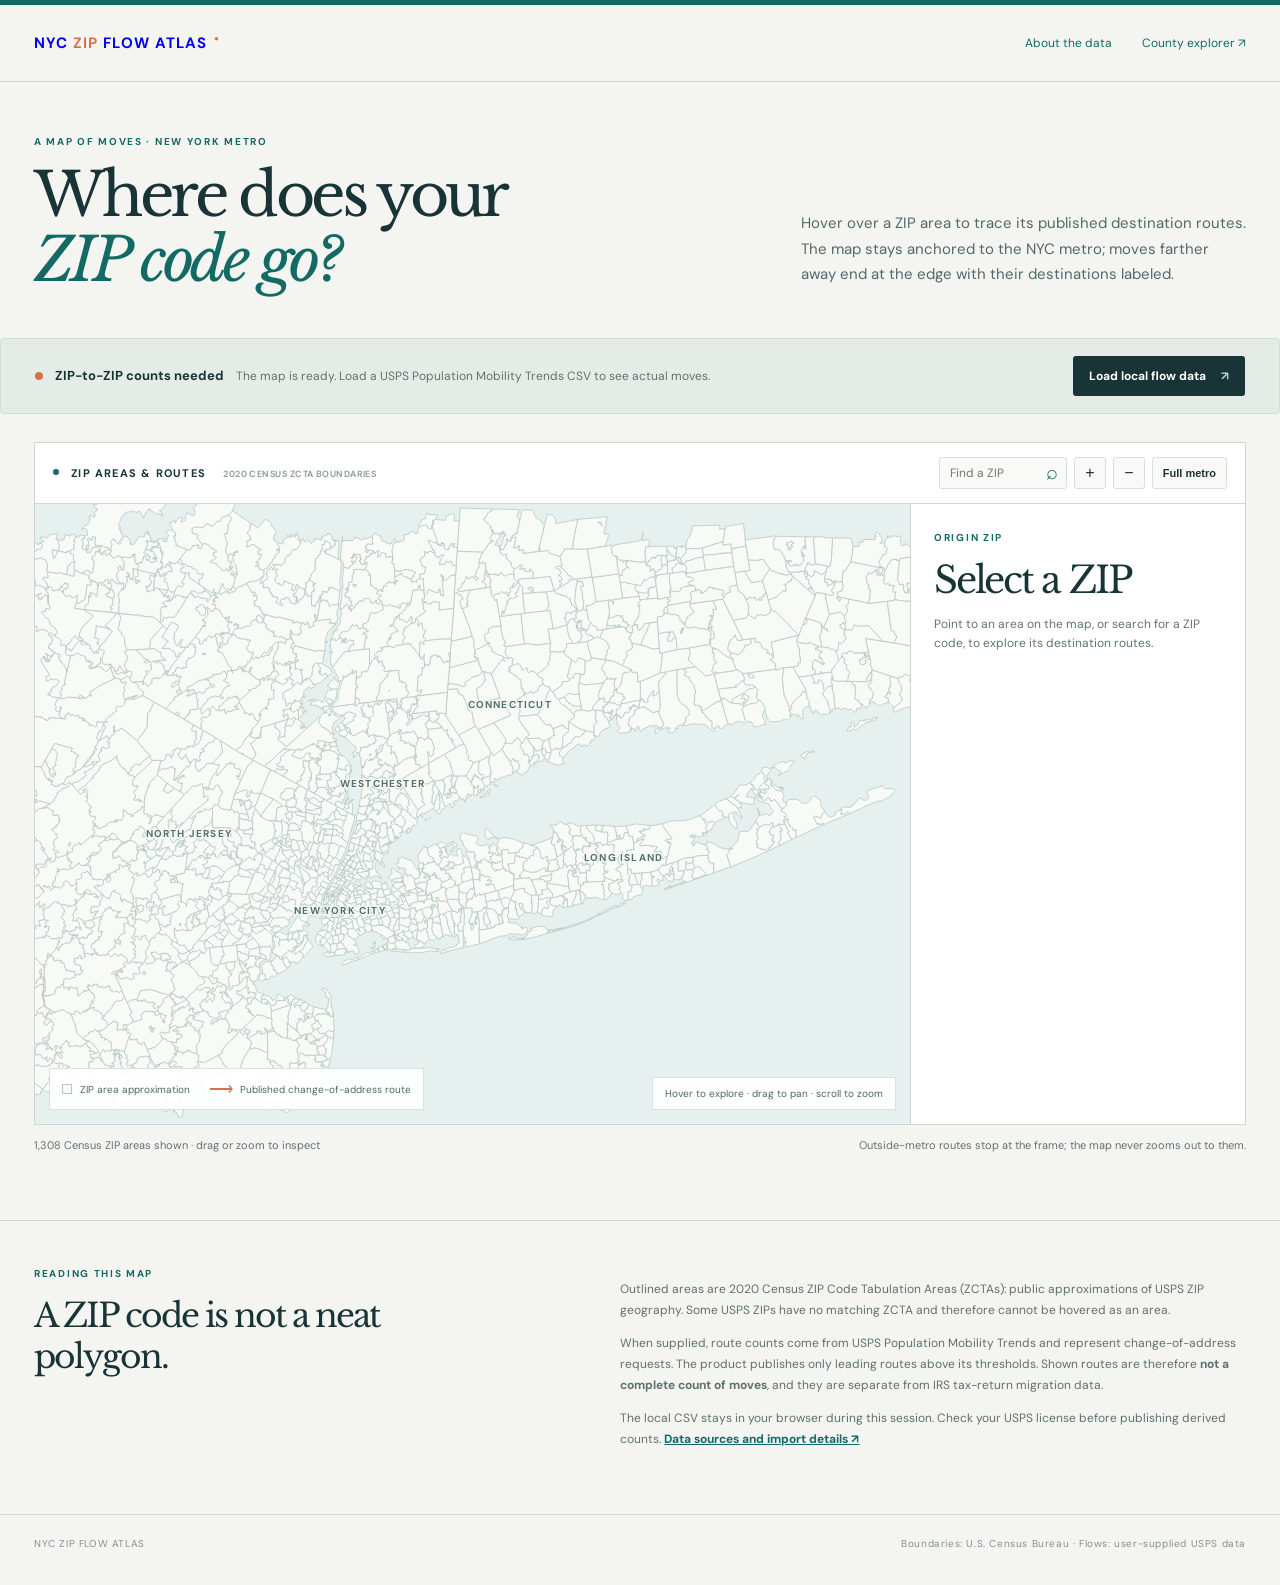
==== index.html @ 56b4300f "default message" ====
<!doctype html>
<html lang="en">
<head>
  <meta charset="utf-8">
  <meta name="viewport" content="width=device-width, initial-scale=1">
  <meta name="theme-color" content="#f4f5f1">
  <title>NYC Metro ZIP Flow Atlas</title>
  <link rel="stylesheet" href="map.css">
</head>
<body>
  <header class="masthead">
    <div class="wrap masthead-inner"><a href="index.html" class="logo">NYC <b>ZIP</b> FLOW ATLAS<span class="logo-dot">●</span></a><nav><a href="#method">About the data</a><a href="county.html">County explorer ↗</a></nav></div>
  </header>
  <main>
    <section class="intro wrap">
      <p class="kicker">A MAP OF MOVES · NEW YORK METRO</p>
      <div class="intro-line"><h1>Where does your<br><em>ZIP code go?</em></h1><p>Hover over a ZIP area to trace its published destination routes. The map stays anchored to the NYC metro; moves farther away end at the edge with their destinations labeled.</p></div>
    </section>

    <section class="data-banner wrap" id="data-banner" aria-live="polite">
      <div><span class="banner-dot"></span><strong id="data-state">ZIP-to-ZIP counts needed</strong><span id="data-message">The map is ready. Load a USPS Population Mobility Trends CSV to see actual moves.</span></div>
      <label class="load-button" for="file-input">Load local flow data <span>↗</span></label>
      <input id="file-input" type="file" accept=".csv,.CSV,.json,text/csv,application/json">
    </section>

    <section class="atlas wrap" aria-label="NYC metro ZIP flow map">
      <div class="atlas-toolbar">
        <div class="toolbar-title"><span class="live-indicator"></span> ZIP AREAS &amp; ROUTES <small>2020 CENSUS ZCTA BOUNDARIES</small></div>
        <div class="toolbar-actions"><label class="search-box"><span class="sr-only">Find ZIP</span><input id="zip-search" inputmode="numeric" maxlength="5" placeholder="Find a ZIP" aria-label="Find a ZIP"><button id="search-button" type="button" aria-label="Search ZIP">⌕</button></label><button type="button" id="zoom-in" title="Zoom in" aria-label="Zoom in">+</button><button type="button" id="zoom-out" title="Zoom out" aria-label="Zoom out">−</button><button type="button" id="reset-view" class="reset-button">Full metro</button></div>
      </div>
      <div class="atlas-body">
        <div class="map-frame">
          <svg id="metro-map" viewBox="0 0 1400 850" role="img" aria-label="Census ZIP Code Tabulation Areas in the New York metropolitan area">
            <defs><marker id="arrowhead" markerWidth="8" markerHeight="8" refX="6" refY="4" orient="auto" markerUnits="userSpaceOnUse"><path d="M0,0 L8,4 L0,8 Z" fill="#db7048"/></marker></defs>
            <rect x="0" y="0" width="1400" height="850" class="map-water"/>
            <g id="zcta-layer"></g>
            <g id="map-labels"></g>
            <g id="flow-layer"></g>
          </svg>
          <div class="map-legend"><span class="legend-square"></span> ZIP area approximation <span class="legend-arrow">⟶</span> Published change-of-address route</div>
          <div class="map-hint">Hover to explore · drag to pan · scroll to zoom</div>
        </div>
        <aside class="detail" id="detail" aria-live="polite">
          <p class="detail-kicker">ORIGIN ZIP</p>
          <h2 id="detail-zip">Select a ZIP</h2>
          <p id="detail-explainer">Point to an area on the map, or search for a ZIP code, to explore its destination routes.</p>
          <div id="detail-content"></div>
        </aside>
      </div>
      <div class="atlas-foot"><span id="map-stat">Loading ZIP boundaries…</span><span>Outside-metro routes stop at the frame; the map never zooms out to them.</span></div>
    </section>

    <section id="method" class="method wrap">
      <div><p class="kicker">READING THIS MAP</p><h2>A ZIP code is not a neat polygon.</h2></div>
      <div class="method-copy"><p>Outlined areas are 2020 Census ZIP Code Tabulation Areas (ZCTAs): public approximations of USPS ZIP geography. Some USPS ZIPs have no matching ZCTA and therefore cannot be hovered as an area.</p><p>When supplied, route counts come from USPS Population Mobility Trends and represent change-of-address requests. The product publishes only leading routes above its thresholds. Shown routes are therefore <strong>not a complete count of moves</strong>, and they are separate from IRS tax-return migration data.</p><p>The local CSV stays in your browser during this session. Check your USPS license before publishing derived counts. <a href="ZIP_DATA_NOTES.md">Data sources and import details ↗</a></p></div>
    </section>
  </main>
  <footer class="wrap footer"><span>NYC ZIP FLOW ATLAS</span><span>Boundaries: U.S. Census Bureau · Flows: user-supplied USPS data</span></footer>
  <script src="map.js" defer></script>
</body>
</html>
---- map.css ----
@import url('https://fonts.googleapis.com/css2?family=DM+Sans:wght@400;500;600;700&family=Libre+Baskerville:ital,wght@0,400;1,400&display=swap');
:root{--paper:#f4f5f1;--ink:#183436;--muted:#617274;--line:#cad7d3;--teal:#136964;--orange:#db7048;--water:#e6f0ef}*{box-sizing:border-box}html{scroll-behavior:smooth}body{background:var(--paper);color:var(--ink);margin:0;font:14px 'DM Sans',Arial,sans-serif}.wrap{max-width:1480px;padding-left:34px;padding-right:34px;margin:0 auto}.masthead{border-top:5px solid var(--teal);border-bottom:1px solid var(--line)}.masthead-inner{height:76px;display:flex;align-items:center;justify-content:space-between}.logo{font-size:15px;font-weight:700;letter-spacing:.07em;text-decoration:none}.logo b{color:var(--orange)}.logo-dot{font-size:8px;vertical-align:top;margin-left:7px;color:var(--orange)}nav{display:flex;gap:30px}nav a{font-size:12px;color:var(--teal);text-decoration:none}nav a:hover{text-decoration:underline}.intro{padding-top:53px;padding-bottom:45px}.kicker,.detail-kicker{font-size:10px;letter-spacing:.17em;font-weight:700;color:var(--teal);margin:0 0 15px}.intro-line{display:flex;justify-content:space-between;align-items:end;gap:40px}.intro h1,.method h2,.detail h2{font-family:'Libre Baskerville',Georgia,serif;font-weight:400;letter-spacing:-.06em}.intro h1{font-size:clamp(44px,4.7vw,70px);line-height:1.08;margin:0}.intro h1 em{color:var(--teal)}.intro-line>p{font-size:15px;line-height:1.7;color:#52686a;max-width:445px;margin:0 0 5px}.data-banner{display:flex;align-items:center;justify-content:space-between;gap:18px;background:#e5ece8;border:1px solid #cfddd5;border-radius:4px;padding-top:17px;padding-bottom:17px}.data-banner>div{display:flex;align-items:center;gap:12px;flex-wrap:wrap}.banner-dot{height:8px;width:8px;border-radius:50%;background:var(--orange)}.data-banner.loaded .banner-dot{background:#2f8b69}.data-banner strong{font-size:13px}.data-banner span:not(.banner-dot){color:#62716c;font-size:12px}.load-button{background:var(--ink);color:#fff;font-size:12px;font-weight:700;cursor:pointer;border-radius:3px;padding:12px 16px;white-space:nowrap}.load-button span{margin-left:12px;color:#bcd0ca!important}.load-button:hover{background:var(--teal)}#file-input{position:absolute;width:1px;height:1px;opacity:0;pointer-events:none}.atlas{padding-top:28px}.atlas-toolbar{background:#fff;border:1px solid var(--line);border-bottom:0;display:flex;justify-content:space-between;align-items:center;padding:14px 18px;gap:15px}.toolbar-title{font-size:11px;font-weight:700;letter-spacing:.11em;white-space:nowrap}.toolbar-title small{font-size:9px;color:#889994;letter-spacing:.05em;font-weight:600;margin-left:13px}.live-indicator{display:inline-block;width:6px;height:6px;border-radius:50%;background:var(--teal);margin-right:8px;vertical-align:2px}.toolbar-actions{display:flex;gap:7px;align-items:center}.toolbar-actions>button,.search-box{border:1px solid #d7e0da;background:#f9faf7;height:32px;border-radius:3px;color:var(--ink)}.toolbar-actions>button{min-width:32px;padding:0 9px;cursor:pointer;font-size:16px}.toolbar-actions>button:hover{background:#eaf2ed}.toolbar-actions>.reset-button{font-size:11px;font-weight:700;padding:0 10px}.search-box{display:flex;align-items:center}.search-box input{border:0;background:transparent;outline:0;padding:7px 7px 7px 10px;width:98px;font:12px 'DM Sans',Arial,sans-serif;color:var(--ink)}.search-box button{border:0;background:transparent;cursor:pointer;font-size:20px;color:var(--teal);padding:0 8px}.atlas-body{display:grid;grid-template-columns:minmax(0,1fr) 335px;border:1px solid var(--line);min-height:620px;background:#fff}.map-frame{min-width:0;position:relative;overflow:hidden;background:var(--water)}#metro-map{display:block;width:100%;height:100%;min-height:620px;cursor:grab;touch-action:none}#metro-map.dragging{cursor:grabbing}.map-water{fill:var(--water)}.zcta{fill:#f8faf5;stroke:#b6c8c3;stroke-width:.8;vector-effect:non-scaling-stroke;cursor:pointer;transition:fill .08s}.zcta:hover{fill:#91c4b1;stroke:#397d6e;stroke-width:1.4}.zcta.has-data{fill:#e3eee4}.zcta.destination{fill:#f6c9aa}.zcta.selected{fill:#277c70;stroke:#0c4d48;stroke-width:2}.map-label{font-size:16px;fill:#52716d;letter-spacing:.12em;font-weight:700;pointer-events:none;paint-order:stroke;stroke:#f5f8f5;stroke-width:4}.flow-line{fill:none;stroke:var(--orange);stroke-width:2.8;stroke-linecap:round;marker-end:url(#arrowhead);pointer-events:none;opacity:.95}.flow-line.outside{stroke-dasharray:7 5}.flow-label{font-size:13px;fill:#8b3c23;font-weight:700;pointer-events:none;paint-order:stroke;stroke:#fff;stroke-width:4}.map-legend,.map-hint{position:absolute;left:14px;bottom:14px;background:rgba(255,255,255,.93);padding:9px 12px;font-size:10px;color:#4e6869;border:1px solid #d9e2dd}.map-hint{left:auto;right:14px}.legend-square{width:10px;height:10px;border:1px solid #b6c8c3;display:inline-block;background:#f8faf5;margin-right:5px;vertical-align:-1px}.legend-arrow{font-size:17px;color:var(--orange);margin-left:16px;margin-right:4px;vertical-align:-2px}.detail{border-left:1px solid var(--line);padding:27px 23px;min-height:620px;overflow:auto}.detail-kicker{margin-bottom:13px}.detail h2{font-size:37px;margin:0 0 12px}.detail>p:not(.detail-kicker){color:var(--muted);font-size:12px;line-height:1.6}.detail-summary{border-top:1px solid var(--line);border-bottom:1px solid var(--line);display:flex;justify-content:space-between;align-items:end;padding:15px 0;margin:24px 0 18px}.detail-summary span{font-size:10px;letter-spacing:.1em;font-weight:700;color:var(--muted)}.detail-summary strong{font-size:23px;letter-spacing:-.04em}.detail-subhead{font-size:10px;letter-spacing:.11em;color:var(--teal);font-weight:700;margin-bottom:8px}.route{display:grid;grid-template-columns:21px 1fr auto;gap:8px;border-bottom:1px solid #e7ece7;padding:10px 0;align-items:center;font-size:12px}.route-index{color:#9eada8}.route b{font-weight:700}.route small{display:block;font-size:10px;color:#7e908b;margin-top:3px}.route strong{font-size:13px;font-variant-numeric:tabular-nums}.detail-empty{background:#f3f6f2;padding:16px;border:1px solid #e0e9e1;font-size:12px;line-height:1.6;color:#667872}.atlas-foot{display:flex;justify-content:space-between;gap:20px;padding:13px 0;font-size:11px;color:var(--muted)}.method{border-top:1px solid var(--line);margin-top:55px;padding-top:46px;padding-bottom:52px;display:grid;grid-template-columns:1fr 1.2fr;gap:65px}.method h2{font-size:33px;line-height:1.25;margin:0;max-width:410px}.method-copy p{font-size:12px;line-height:1.75;color:#5e7070}.method-copy a{color:var(--teal);font-weight:700}.footer{border-top:1px solid var(--line);padding-top:22px;padding-bottom:35px;display:flex;justify-content:space-between;font-size:10px;color:#82918e;letter-spacing:.06em}.sr-only{position:absolute;width:1px;height:1px;clip:rect(0,0,0,0);overflow:hidden}
@media(max-width:1000px){.intro-line{display:block}.intro-line>p{margin-top:24px}.atlas-body{grid-template-columns:1fr}.detail{border-left:0;border-top:1px solid var(--line);min-height:0}.map-frame,#metro-map{min-height:500px}.method{gap:30px}}
@media(max-width:650px){.wrap{padding-left:17px;padding-right:17px}.masthead-inner{height:64px}nav{gap:12px}nav a{font-size:10px}.logo{font-size:12px}.intro{padding-top:39px;padding-bottom:30px}.intro-line>p{font-size:13px}.data-banner{display:block}.load-button{display:inline-block;margin-top:13px}.atlas-toolbar{display:block}.toolbar-actions{margin-top:12px;flex-wrap:wrap}.toolbar-title small{display:none}.atlas-body{min-height:0}.map-frame,#metro-map{min-height:410px}.map-hint{display:none}.map-legend{font-size:9px;max-width:260px}.atlas-foot{display:block}.atlas-foot span{display:block;margin-bottom:5px}.method{display:block;margin-top:35px}.method-copy{margin-top:23px}.footer{display:block}.footer span{display:block;margin-top:7px}}
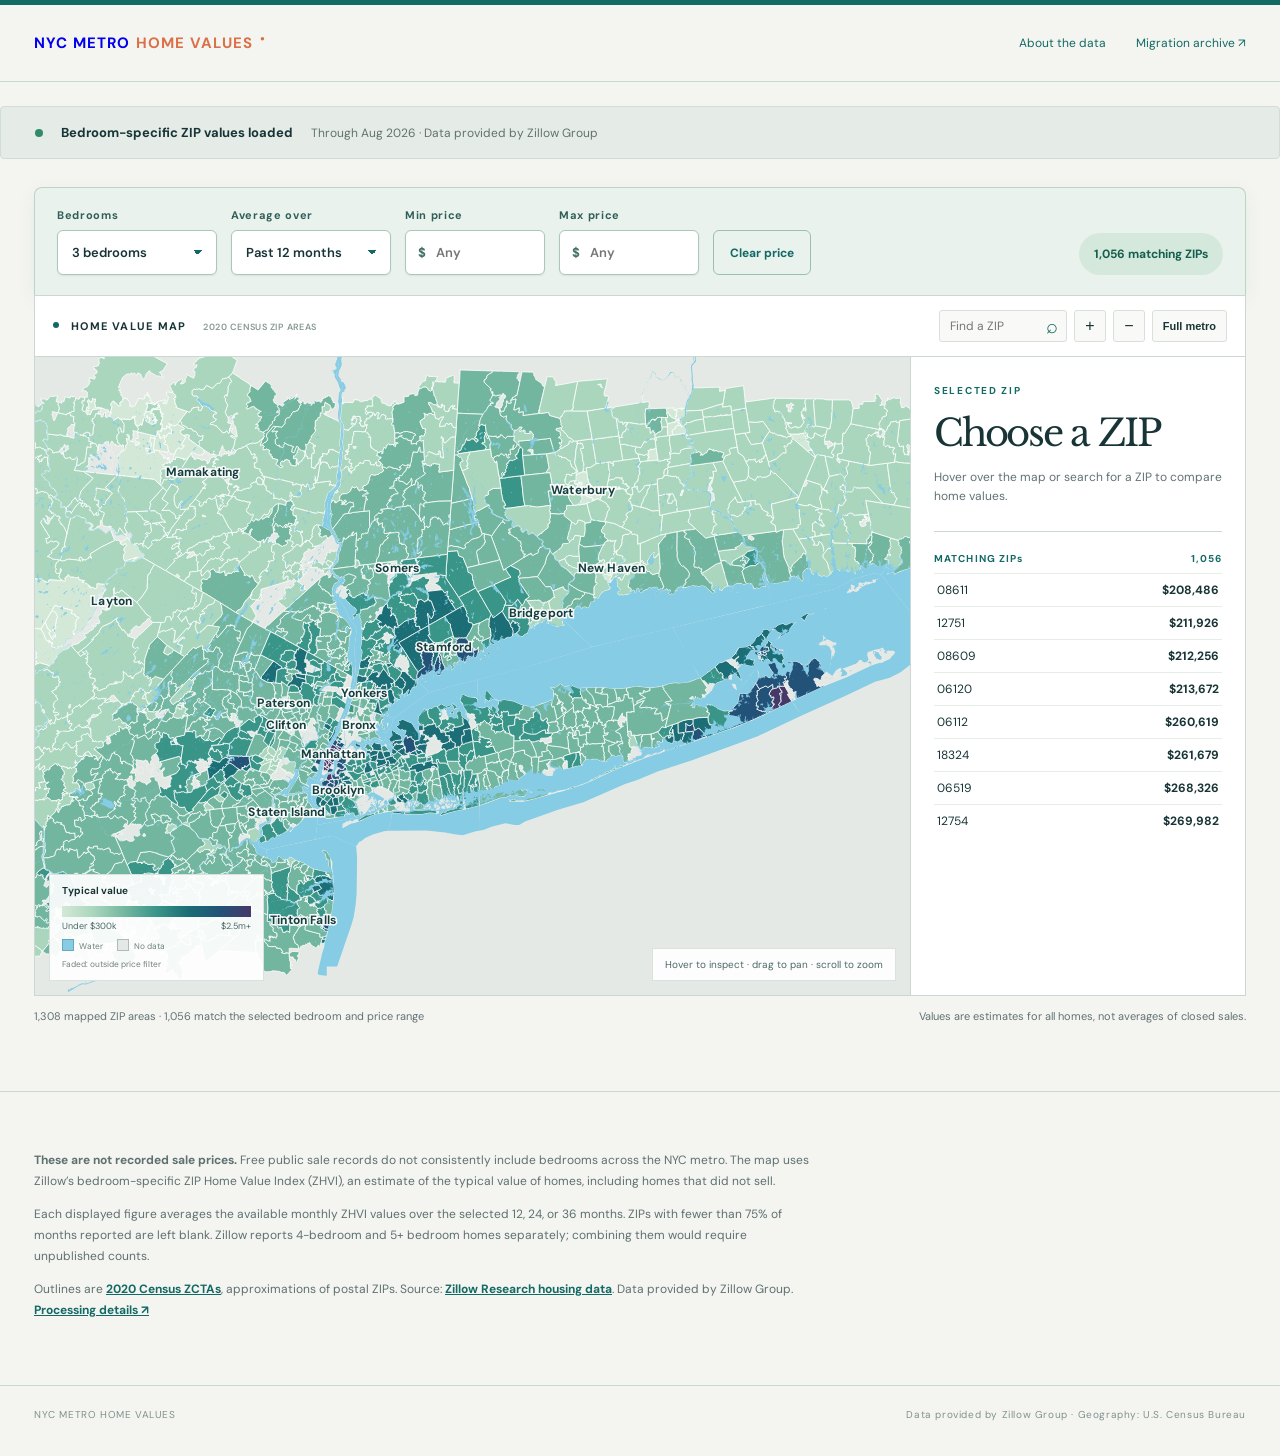
==== commit 2275fd65: "default message" ====
--- a/index.html
+++ b/index.html
@@ -4,58 +4,32 @@
   <meta charset="utf-8">
   <meta name="viewport" content="width=device-width, initial-scale=1">
   <meta name="theme-color" content="#f4f5f1">
-  <title>NYC Metro ZIP Flow Atlas</title>
-  <link rel="stylesheet" href="map.css">
+  <title>NYC Metro Home Values by ZIP</title>
+  <link rel="stylesheet" href="map.css?v=20261005-7">
 </head>
 <body>
-  <header class="masthead">
-    <div class="wrap masthead-inner"><a href="index.html" class="logo">NYC <b>ZIP</b> FLOW ATLAS<span class="logo-dot">●</span></a><nav><a href="#method">About the data</a><a href="county.html">County explorer ↗</a></nav></div>
-  </header>
+  <header class="masthead"><div class="wrap masthead-inner"><a href="index.html" class="logo">NYC METRO <b>HOME VALUES</b><span class="logo-dot">●</span></a><nav><a href="#method">About the data</a><a href="county.html">Migration archive ↗</a></nav></div></header>
   <main>
-    <section class="intro wrap">
-      <p class="kicker">A MAP OF MOVES · NEW YORK METRO</p>
-      <div class="intro-line"><h1>Where does your<br><em>ZIP code go?</em></h1><p>Hover over a ZIP area to trace its published destination routes. The map stays anchored to the NYC metro; moves farther away end at the edge with their destinations labeled.</p></div>
+    <section class="data-banner wrap" id="data-banner" aria-live="polite"><span class="banner-dot"></span><strong id="data-state">Loading home values…</strong><span id="data-message">Source: Zillow Research ZIP Home Value Index</span></section>
+    <section class="atlas wrap" aria-label="NYC metro home values by ZIP">
+      <div class="filter-panel">
+        <div class="filter-group"><label for="bedrooms">Bedrooms</label><select id="bedrooms"><option value="1">1 bedroom</option><option value="2">2 bedrooms</option><option value="3" selected>3 bedrooms</option><option value="4">4 bedrooms</option><option value="5">5+ bedrooms</option></select></div>
+        <div class="filter-group"><label for="period">Average over</label><select id="period"><option value="1" selected>Past 12 months</option><option value="2">Past 24 months</option><option value="3">Past 36 months</option></select></div>
+        <div class="filter-group price-field"><label for="min-price">Min price</label><div class="money-input"><span>$</span><input id="min-price" type="number" inputmode="numeric" min="0" step="50000" placeholder="Any"></div></div>
+        <div class="filter-group price-field"><label for="max-price">Max price</label><div class="money-input"><span>$</span><input id="max-price" type="number" inputmode="numeric" min="0" step="50000" placeholder="Any"></div></div>
+        <button id="clear-filters" type="button">Clear price</button><strong id="match-count" aria-live="polite">Loading…</strong>
+      </div>
+      <div class="atlas-toolbar"><div class="toolbar-title"><span class="live-indicator"></span> HOME VALUE MAP <small>2020 CENSUS ZIP AREAS</small></div><div class="toolbar-actions"><label class="search-box"><span class="sr-only">Find ZIP</span><input id="zip-search" inputmode="numeric" maxlength="5" placeholder="Find a ZIP" aria-label="Find a ZIP"><button id="search-button" type="button" aria-label="Search ZIP">⌕</button></label><button type="button" id="zoom-in" title="Zoom in" aria-label="Zoom in">+</button><button type="button" id="zoom-out" title="Zoom out" aria-label="Zoom out">−</button><button type="button" id="reset-view" class="reset-button">Full metro</button></div></div>
+      <div class="atlas-body"><div class="map-frame"><svg id="metro-map" viewBox="0 0 1400 850" role="img" aria-label="Map of typical home values by ZIP in the New York metropolitan area"><rect x="0" y="0" width="1400" height="850" class="map-land"/><g id="zcta-layer"></g><g id="water-layer"></g><g id="town-labels"></g></svg><div class="map-legend"><span>Typical value</span><div class="legend-gradient"></div><div class="legend-ends"><span>Under $300k</span><span>$2.5m+</span></div><small><i class="water-key"></i> Water <i class="no-data-key"></i> No data</small><small>Faded: outside price filter</small></div><div class="map-hint">Hover to inspect · drag to pan · scroll to zoom</div></div><aside class="detail" id="detail" aria-live="polite"><p class="detail-kicker">SELECTED ZIP</p><h2 id="detail-zip">Choose a ZIP</h2><p id="detail-explainer">Hover over the map or search for a ZIP to compare home values.</p><div id="detail-content"></div><div class="results"><div class="detail-subhead">MATCHING ZIPs <span id="result-total"></span></div><div id="result-list"></div></div></aside></div>
+      <div class="atlas-foot"><span id="map-stat">Loading ZIP boundaries and prices…</span><span>Values are estimates for all homes, not averages of closed sales.</span></div>
     </section>
-
-    <section class="data-banner wrap" id="data-banner" aria-live="polite">
-      <div><span class="banner-dot"></span><strong id="data-state">ZIP-to-ZIP counts needed</strong><span id="data-message">The map is ready. Load a USPS Population Mobility Trends CSV to see actual moves.</span></div>
-      <label class="load-button" for="file-input">Load local flow data <span>↗</span></label>
-      <input id="file-input" type="file" accept=".csv,.CSV,.json,text/csv,application/json">
-    </section>
-
-    <section class="atlas wrap" aria-label="NYC metro ZIP flow map">
-      <div class="atlas-toolbar">
-        <div class="toolbar-title"><span class="live-indicator"></span> ZIP AREAS &amp; ROUTES <small>2020 CENSUS ZCTA BOUNDARIES</small></div>
-        <div class="toolbar-actions"><label class="search-box"><span class="sr-only">Find ZIP</span><input id="zip-search" inputmode="numeric" maxlength="5" placeholder="Find a ZIP" aria-label="Find a ZIP"><button id="search-button" type="button" aria-label="Search ZIP">⌕</button></label><button type="button" id="zoom-in" title="Zoom in" aria-label="Zoom in">+</button><button type="button" id="zoom-out" title="Zoom out" aria-label="Zoom out">−</button><button type="button" id="reset-view" class="reset-button">Full metro</button></div>
-      </div>
-      <div class="atlas-body">
-        <div class="map-frame">
-          <svg id="metro-map" viewBox="0 0 1400 850" role="img" aria-label="Census ZIP Code Tabulation Areas in the New York metropolitan area">
-            <defs><marker id="arrowhead" markerWidth="8" markerHeight="8" refX="6" refY="4" orient="auto" markerUnits="userSpaceOnUse"><path d="M0,0 L8,4 L0,8 Z" fill="#db7048"/></marker></defs>
-            <rect x="0" y="0" width="1400" height="850" class="map-water"/>
-            <g id="zcta-layer"></g>
-            <g id="map-labels"></g>
-            <g id="flow-layer"></g>
-          </svg>
-          <div class="map-legend"><span class="legend-square"></span> ZIP area approximation <span class="legend-arrow">⟶</span> Published change-of-address route</div>
-          <div class="map-hint">Hover to explore · drag to pan · scroll to zoom</div>
-        </div>
-        <aside class="detail" id="detail" aria-live="polite">
-          <p class="detail-kicker">ORIGIN ZIP</p>
-          <h2 id="detail-zip">Select a ZIP</h2>
-          <p id="detail-explainer">Point to an area on the map, or search for a ZIP code, to explore its destination routes.</p>
-          <div id="detail-content"></div>
-        </aside>
-      </div>
-      <div class="atlas-foot"><span id="map-stat">Loading ZIP boundaries…</span><span>Outside-metro routes stop at the frame; the map never zooms out to them.</span></div>
-    </section>
-
-    <section id="method" class="method wrap">
-      <div><p class="kicker">READING THIS MAP</p><h2>A ZIP code is not a neat polygon.</h2></div>
-      <div class="method-copy"><p>Outlined areas are 2020 Census ZIP Code Tabulation Areas (ZCTAs): public approximations of USPS ZIP geography. Some USPS ZIPs have no matching ZCTA and therefore cannot be hovered as an area.</p><p>When supplied, route counts come from USPS Population Mobility Trends and represent change-of-address requests. The product publishes only leading routes above its thresholds. Shown routes are therefore <strong>not a complete count of moves</strong>, and they are separate from IRS tax-return migration data.</p><p>The local CSV stays in your browser during this session. Check your USPS license before publishing derived counts. <a href="ZIP_DATA_NOTES.md">Data sources and import details ↗</a></p></div>
-    </section>
+    <section id="method" class="method wrap"><div class="method-copy"><p><strong>These are not recorded sale prices.</strong> Free public sale records do not consistently include bedrooms across the NYC metro. The map uses Zillow’s bedroom-specific ZIP Home Value Index (ZHVI), an estimate of the typical value of homes, including homes that did not sell.</p><p>Each displayed figure averages the available monthly ZHVI values over the selected 12, 24, or 36 months. ZIPs with fewer than 75% of months reported are left blank. Zillow reports 4-bedroom and 5+ bedroom homes separately; combining them would require unpublished counts.</p><p>Outlines are <a href="https://www.census.gov/programs-surveys/geography/guidance/geo-areas/zctas.html">2020 Census ZCTAs</a>, approximations of postal ZIPs. Source: <a href="https://www.zillow.com/research/data/">Zillow Research housing data</a>. Data provided by Zillow Group. <a href="HOME_VALUE_DATA_NOTES.md">Processing details ↗</a></p></div></section>
   </main>
-  <footer class="wrap footer"><span>NYC ZIP FLOW ATLAS</span><span>Boundaries: U.S. Census Bureau · Flows: user-supplied USPS data</span></footer>
-  <script src="map.js" defer></script>
+  <footer class="wrap footer"><span>NYC METRO HOME VALUES</span><span>Data provided by Zillow Group · Geography: U.S. Census Bureau</span></footer>
+  <script src="data/processed/metro_zctas.js" defer></script>
+  <script src="data/processed/metro_home_values.js" defer></script>
+  <script src="data/processed/metro_towns.js" defer></script>
+  <script src="data/processed/metro_water.js" defer></script>
+  <script src="map.js?v=20261005-7" defer></script>
 </body>
 </html>
--- a/map.css
+++ b/map.css
@@ -2,3 +2,52 @@
 :root{--paper:#f4f5f1;--ink:#183436;--muted:#617274;--line:#cad7d3;--teal:#136964;--orange:#db7048;--water:#e6f0ef}*{box-sizing:border-box}html{scroll-behavior:smooth}body{background:var(--paper);color:var(--ink);margin:0;font:14px 'DM Sans',Arial,sans-serif}.wrap{max-width:1480px;padding-left:34px;padding-right:34px;margin:0 auto}.masthead{border-top:5px solid var(--teal);border-bottom:1px solid var(--line)}.masthead-inner{height:76px;display:flex;align-items:center;justify-content:space-between}.logo{font-size:15px;font-weight:700;letter-spacing:.07em;text-decoration:none}.logo b{color:var(--orange)}.logo-dot{font-size:8px;vertical-align:top;margin-left:7px;color:var(--orange)}nav{display:flex;gap:30px}nav a{font-size:12px;color:var(--teal);text-decoration:none}nav a:hover{text-decoration:underline}.intro{padding-top:53px;padding-bottom:45px}.kicker,.detail-kicker{font-size:10px;letter-spacing:.17em;font-weight:700;color:var(--teal);margin:0 0 15px}.intro-line{display:flex;justify-content:space-between;align-items:end;gap:40px}.intro h1,.method h2,.detail h2{font-family:'Libre Baskerville',Georgia,serif;font-weight:400;letter-spacing:-.06em}.intro h1{font-size:clamp(44px,4.7vw,70px);line-height:1.08;margin:0}.intro h1 em{color:var(--teal)}.intro-line>p{font-size:15px;line-height:1.7;color:#52686a;max-width:445px;margin:0 0 5px}.data-banner{display:flex;align-items:center;justify-content:space-between;gap:18px;background:#e5ece8;border:1px solid #cfddd5;border-radius:4px;padding-top:17px;padding-bottom:17px}.data-banner>div{display:flex;align-items:center;gap:12px;flex-wrap:wrap}.banner-dot{height:8px;width:8px;border-radius:50%;background:var(--orange)}.data-banner.loaded .banner-dot{background:#2f8b69}.data-banner strong{font-size:13px}.data-banner span:not(.banner-dot){color:#62716c;font-size:12px}.load-button{background:var(--ink);color:#fff;font-size:12px;font-weight:700;cursor:pointer;border-radius:3px;padding:12px 16px;white-space:nowrap}.load-button span{margin-left:12px;color:#bcd0ca!important}.load-button:hover{background:var(--teal)}#file-input{position:absolute;width:1px;height:1px;opacity:0;pointer-events:none}.atlas{padding-top:28px}.atlas-toolbar{background:#fff;border:1px solid var(--line);border-bottom:0;display:flex;justify-content:space-between;align-items:center;padding:14px 18px;gap:15px}.toolbar-title{font-size:11px;font-weight:700;letter-spacing:.11em;white-space:nowrap}.toolbar-title small{font-size:9px;color:#889994;letter-spacing:.05em;font-weight:600;margin-left:13px}.live-indicator{display:inline-block;width:6px;height:6px;border-radius:50%;background:var(--teal);margin-right:8px;vertical-align:2px}.toolbar-actions{display:flex;gap:7px;align-items:center}.toolbar-actions>button,.search-box{border:1px solid #d7e0da;background:#f9faf7;height:32px;border-radius:3px;color:var(--ink)}.toolbar-actions>button{min-width:32px;padding:0 9px;cursor:pointer;font-size:16px}.toolbar-actions>button:hover{background:#eaf2ed}.toolbar-actions>.reset-button{font-size:11px;font-weight:700;padding:0 10px}.search-box{display:flex;align-items:center}.search-box input{border:0;background:transparent;outline:0;padding:7px 7px 7px 10px;width:98px;font:12px 'DM Sans',Arial,sans-serif;color:var(--ink)}.search-box button{border:0;background:transparent;cursor:pointer;font-size:20px;color:var(--teal);padding:0 8px}.atlas-body{display:grid;grid-template-columns:minmax(0,1fr) 335px;border:1px solid var(--line);min-height:620px;background:#fff}.map-frame{min-width:0;position:relative;overflow:hidden;background:var(--water)}#metro-map{display:block;width:100%;height:100%;min-height:620px;cursor:grab;touch-action:none}#metro-map.dragging{cursor:grabbing}.map-water{fill:var(--water)}.zcta{fill:#f8faf5;stroke:#b6c8c3;stroke-width:.8;vector-effect:non-scaling-stroke;cursor:pointer;transition:fill .08s}.zcta:hover{fill:#91c4b1;stroke:#397d6e;stroke-width:1.4}.zcta.has-data{fill:#e3eee4}.zcta.destination{fill:#f6c9aa}.zcta.selected{fill:#277c70;stroke:#0c4d48;stroke-width:2}.map-label{font-size:16px;fill:#52716d;letter-spacing:.12em;font-weight:700;pointer-events:none;paint-order:stroke;stroke:#f5f8f5;stroke-width:4}.flow-line{fill:none;stroke:var(--orange);stroke-width:2.8;stroke-linecap:round;marker-end:url(#arrowhead);pointer-events:none;opacity:.95}.flow-line.outside{stroke-dasharray:7 5}.flow-label{font-size:13px;fill:#8b3c23;font-weight:700;pointer-events:none;paint-order:stroke;stroke:#fff;stroke-width:4}.map-legend,.map-hint{position:absolute;left:14px;bottom:14px;background:rgba(255,255,255,.93);padding:9px 12px;font-size:10px;color:#4e6869;border:1px solid #d9e2dd}.map-hint{left:auto;right:14px}.legend-square{width:10px;height:10px;border:1px solid #b6c8c3;display:inline-block;background:#f8faf5;margin-right:5px;vertical-align:-1px}.legend-arrow{font-size:17px;color:var(--orange);margin-left:16px;margin-right:4px;vertical-align:-2px}.detail{border-left:1px solid var(--line);padding:27px 23px;min-height:620px;overflow:auto}.detail-kicker{margin-bottom:13px}.detail h2{font-size:37px;margin:0 0 12px}.detail>p:not(.detail-kicker){color:var(--muted);font-size:12px;line-height:1.6}.detail-summary{border-top:1px solid var(--line);border-bottom:1px solid var(--line);display:flex;justify-content:space-between;align-items:end;padding:15px 0;margin:24px 0 18px}.detail-summary span{font-size:10px;letter-spacing:.1em;font-weight:700;color:var(--muted)}.detail-summary strong{font-size:23px;letter-spacing:-.04em}.detail-subhead{font-size:10px;letter-spacing:.11em;color:var(--teal);font-weight:700;margin-bottom:8px}.route{display:grid;grid-template-columns:21px 1fr auto;gap:8px;border-bottom:1px solid #e7ece7;padding:10px 0;align-items:center;font-size:12px}.route-index{color:#9eada8}.route b{font-weight:700}.route small{display:block;font-size:10px;color:#7e908b;margin-top:3px}.route strong{font-size:13px;font-variant-numeric:tabular-nums}.detail-empty{background:#f3f6f2;padding:16px;border:1px solid #e0e9e1;font-size:12px;line-height:1.6;color:#667872}.atlas-foot{display:flex;justify-content:space-between;gap:20px;padding:13px 0;font-size:11px;color:var(--muted)}.method{border-top:1px solid var(--line);margin-top:55px;padding-top:46px;padding-bottom:52px;display:grid;grid-template-columns:1fr 1.2fr;gap:65px}.method h2{font-size:33px;line-height:1.25;margin:0;max-width:410px}.method-copy p{font-size:12px;line-height:1.75;color:#5e7070}.method-copy a{color:var(--teal);font-weight:700}.footer{border-top:1px solid var(--line);padding-top:22px;padding-bottom:35px;display:flex;justify-content:space-between;font-size:10px;color:#82918e;letter-spacing:.06em}.sr-only{position:absolute;width:1px;height:1px;clip:rect(0,0,0,0);overflow:hidden}
 @media(max-width:1000px){.intro-line{display:block}.intro-line>p{margin-top:24px}.atlas-body{grid-template-columns:1fr}.detail{border-left:0;border-top:1px solid var(--line);min-height:0}.map-frame,#metro-map{min-height:500px}.method{gap:30px}}
 @media(max-width:650px){.wrap{padding-left:17px;padding-right:17px}.masthead-inner{height:64px}nav{gap:12px}nav a{font-size:10px}.logo{font-size:12px}.intro{padding-top:39px;padding-bottom:30px}.intro-line>p{font-size:13px}.data-banner{display:block}.load-button{display:inline-block;margin-top:13px}.atlas-toolbar{display:block}.toolbar-actions{margin-top:12px;flex-wrap:wrap}.toolbar-title small{display:none}.atlas-body{min-height:0}.map-frame,#metro-map{min-height:410px}.map-hint{display:none}.map-legend{font-size:9px;max-width:260px}.atlas-foot{display:block}.atlas-foot span{display:block;margin-bottom:5px}.method{display:block;margin-top:35px}.method-copy{margin-top:23px}.footer{display:block}.footer span{display:block;margin-top:7px}}
+
+/* Home value explorer */
+:root{--water:#86cce4}
+.map-frame{background:#e5e9e6}
+.map-land{fill:#e5e9e6}
+.water-shape{fill:var(--water);stroke:none;pointer-events:none}
+.data-banner{margin-top:24px}
+.data-banner{justify-content:flex-start;flex-wrap:wrap}
+.data-banner.loaded .banner-dot{background:#2f8b69}
+.data-banner>span:last-child{font-size:12px;color:#62716c}
+.filter-panel{display:flex;align-items:end;gap:14px;flex-wrap:wrap;background:#eaf2ee;border:1px solid #bdd3c8;border-bottom:0;border-radius:8px 8px 0 0;padding:20px 22px;box-shadow:0 5px 20px rgba(21,68,62,.06)}
+.filter-group{display:flex;flex-direction:column;gap:8px}
+.filter-group label{font-size:11px;font-weight:700;letter-spacing:.06em;color:#315f58}
+.filter-group select,.money-input{height:45px;border:1px solid #a9c7ba;border-radius:6px;background:#fff;color:var(--ink);font:600 13px 'DM Sans',Arial,sans-serif;box-shadow:0 1px 2px rgba(16,55,50,.08)}
+.filter-group select{appearance:none;-webkit-appearance:none;padding:0 35px 0 14px;min-width:160px;cursor:pointer;background-image:linear-gradient(45deg,transparent 50%,#136964 50%),linear-gradient(135deg,#136964 50%,transparent 50%);background-position:calc(100% - 18px) 19px,calc(100% - 13px) 19px;background-size:5px 5px,5px 5px;background-repeat:no-repeat}
+.money-input{display:flex;align-items:center;padding-left:12px;min-width:140px}
+.money-input span{color:#447168;font-weight:700}
+.money-input input{width:110px;height:100%;border:0;outline:0;background:transparent;padding:0 10px;font:600 13px 'DM Sans',Arial,sans-serif;color:var(--ink)}
+.money-input input::-webkit-inner-spin-button,.money-input input::-webkit-outer-spin-button{-webkit-appearance:none;margin:0}
+#clear-filters{height:45px;border:1px solid #9bbfb0;border-radius:6px;background:transparent;color:var(--teal);font:700 12px 'DM Sans',Arial,sans-serif;padding:0 16px;cursor:pointer}
+#clear-filters:hover{background:#eaf2ed}
+#match-count{margin-left:auto;align-self:end;padding:13px 15px;border-radius:22px;background:#d4e9dc;color:#165e4f;font-size:12px;white-space:nowrap}
+.filter-group select:focus-visible,.money-input:focus-within,#clear-filters:focus-visible{outline:2px solid var(--teal);outline-offset:2px}
+.zcta{fill:#dfe5e2;stroke:#ffffff;stroke-width:.8;transition:fill .1s,opacity .1s}
+.zcta.price-0{fill:#d4e8d8}.zcta.price-1{fill:#aad6bd}.zcta.price-2{fill:#72b69f}.zcta.price-3{fill:#3a9589}.zcta.price-4{fill:#1b6e76}.zcta.price-5{fill:#235278}.zcta.price-6{fill:#463968}
+.zcta.no-data{fill:#e5e9e6}.zcta.filtered{opacity:.18}.zcta:hover{stroke:#113a3d;stroke-width:2;opacity:1}.zcta.selected{stroke:#122f31;stroke-width:3;opacity:1}
+.town-label{fill:#173e3e;stroke:rgba(255,255,255,.94);paint-order:stroke;text-anchor:middle;dominant-baseline:middle;font-family:'DM Sans',Arial,sans-serif;font-weight:700;letter-spacing:.015em;pointer-events:none}
+.town-meta{margin:0 0 4px!important;color:#315f58!important;font-size:12px!important}
+.map-legend{width:215px;line-height:1.45}.map-legend>span{font-weight:700;color:var(--ink)}.legend-gradient{height:11px;background:linear-gradient(90deg,#d4e8d8,#aad6bd,#72b69f,#3a9589,#1b6e76,#235278,#463968);margin:7px 0 3px}.legend-ends{display:flex;justify-content:space-between;font-size:9px}.map-legend small{display:block;color:#71807d;margin-top:6px}
+.water-key,.no-data-key{display:inline-block;width:12px;height:12px;border:1px solid rgba(29,72,76,.28);vertical-align:-2px;margin-right:3px}.water-key{background:var(--water)}.no-data-key{background:#e5e9e6;margin-left:12px}
+.detail-summary{align-items:start;flex-direction:column;gap:7px;margin:22px 0 16px}.detail-summary strong{font-size:25px;color:var(--teal)}
+.bed-row{display:flex;justify-content:space-between;gap:10px;padding:10px 0;border-bottom:1px solid #e7ece7;font-size:12px}.bed-row strong{font-variant-numeric:tabular-nums}.bed-row.active{color:var(--teal);font-weight:700}
+.outside-note{background:#fff3e7;color:#8b4e22;padding:9px 10px;font-size:11px;line-height:1.5}
+.detail-note,.result-note{font-size:10px;line-height:1.6;color:var(--muted)}.detail-note{margin:14px 0 26px}
+.results{border-top:1px solid var(--line);margin-top:25px;padding-top:20px}.results .detail-subhead{display:flex;justify-content:space-between}
+#result-list{max-height:260px;overflow:auto;border-top:1px solid #e7ece7}
+.result-row{width:100%;border:0;border-bottom:1px solid #e7ece7;padding:8px 3px;background:#fff;color:var(--ink);display:flex;justify-content:space-between;cursor:pointer;font:12px 'DM Sans',Arial,sans-serif}.result-row:hover,.result-row:focus{background:#eaf2ed}.result-row strong{font-variant-numeric:tabular-nums}
+@media(max-width:1000px){.filter-panel{gap:10px}#match-count{margin-left:0}}
+@media(max-width:650px){.data-banner{margin-top:14px}.filter-panel{padding:14px;gap:10px}.filter-group{width:calc(50% - 5px)}.filter-group select,.money-input{width:100%;min-width:0}.money-input input{width:100%}#clear-filters{width:100%}.map-legend{width:180px}.data-banner>span:last-child{display:block;margin:8px 0 0 20px}}
+
+/* Keep the map viewport independent of the changing ZIP detail content. */
+.atlas-body{height:640px;min-height:0;grid-template-rows:minmax(0,1fr)}
+.map-frame,#metro-map,.detail{height:100%;min-height:0}
+@media(max-width:1000px){.atlas-body{height:auto;grid-template-rows:500px auto}.map-frame,#metro-map{height:500px;min-height:0}.detail{height:auto;max-height:500px;min-height:0;overflow:auto}}
+@media(max-width:650px){.atlas-body{grid-template-rows:410px auto}.map-frame,#metro-map{height:410px;min-height:0}}
+
+.method{display:block}
+.method-copy{max-width:780px}
+@media(max-width:650px){.method-copy{margin-top:0}}
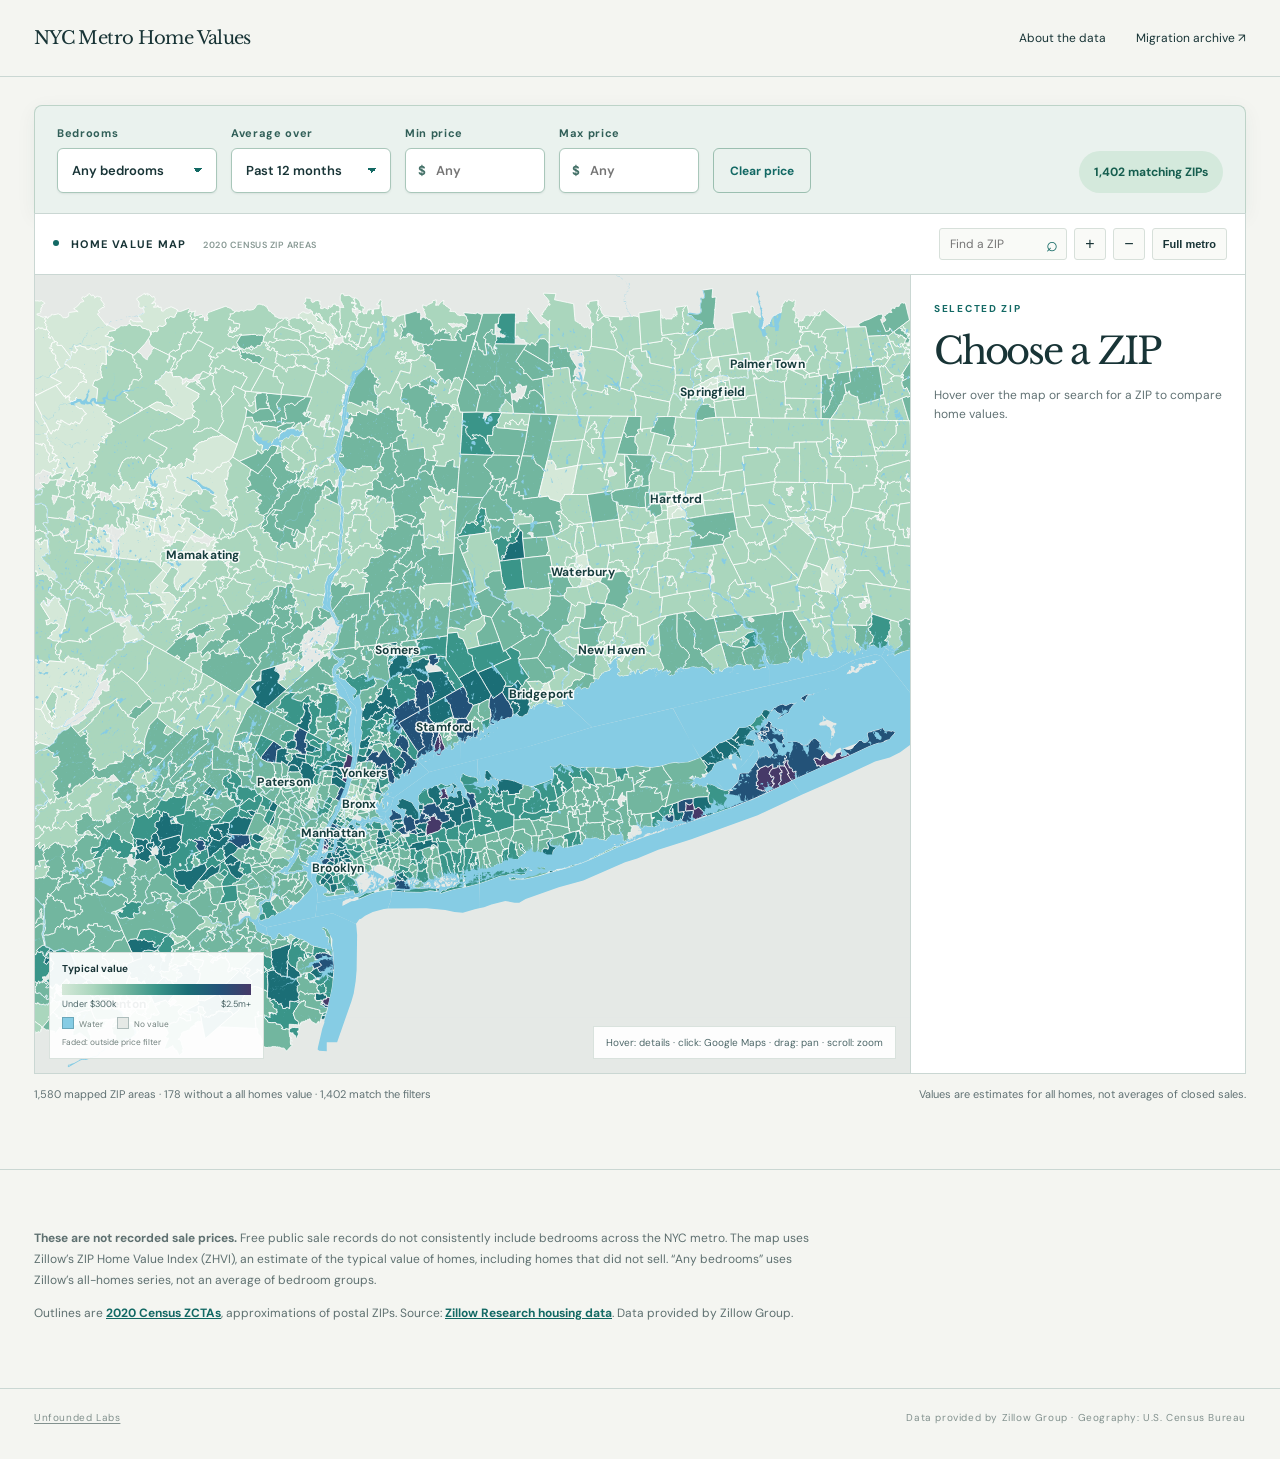
==== commit 750d9d28: "default message" ====
--- a/index.html
+++ b/index.html
@@ -5,31 +5,30 @@
   <meta name="viewport" content="width=device-width, initial-scale=1">
   <meta name="theme-color" content="#f4f5f1">
   <title>NYC Metro Home Values by ZIP</title>
-  <link rel="stylesheet" href="map.css?v=20261005-7">
+  <link rel="stylesheet" href="map.css?v=20261006-4">
 </head>
 <body>
-  <header class="masthead"><div class="wrap masthead-inner"><a href="index.html" class="logo">NYC METRO <b>HOME VALUES</b><span class="logo-dot">●</span></a><nav><a href="#method">About the data</a><a href="county.html">Migration archive ↗</a></nav></div></header>
+  <header class="masthead"><div class="wrap masthead-inner"><a href="index.html" class="logo">NYC Metro Home Values</a><nav><a href="#method">About the data</a><a href="county.html">Migration archive ↗</a></nav></div></header>
   <main>
-    <section class="data-banner wrap" id="data-banner" aria-live="polite"><span class="banner-dot"></span><strong id="data-state">Loading home values…</strong><span id="data-message">Source: Zillow Research ZIP Home Value Index</span></section>
     <section class="atlas wrap" aria-label="NYC metro home values by ZIP">
       <div class="filter-panel">
-        <div class="filter-group"><label for="bedrooms">Bedrooms</label><select id="bedrooms"><option value="1">1 bedroom</option><option value="2">2 bedrooms</option><option value="3" selected>3 bedrooms</option><option value="4">4 bedrooms</option><option value="5">5+ bedrooms</option></select></div>
+        <div class="filter-group"><label for="bedrooms">Bedrooms</label><select id="bedrooms"><option value="all" selected>Any bedrooms</option><option value="1">1 bedroom</option><option value="2">2 bedrooms</option><option value="3">3 bedrooms</option><option value="4">4 bedrooms</option><option value="5">5+ bedrooms</option></select></div>
         <div class="filter-group"><label for="period">Average over</label><select id="period"><option value="1" selected>Past 12 months</option><option value="2">Past 24 months</option><option value="3">Past 36 months</option></select></div>
         <div class="filter-group price-field"><label for="min-price">Min price</label><div class="money-input"><span>$</span><input id="min-price" type="number" inputmode="numeric" min="0" step="50000" placeholder="Any"></div></div>
         <div class="filter-group price-field"><label for="max-price">Max price</label><div class="money-input"><span>$</span><input id="max-price" type="number" inputmode="numeric" min="0" step="50000" placeholder="Any"></div></div>
         <button id="clear-filters" type="button">Clear price</button><strong id="match-count" aria-live="polite">Loading…</strong>
       </div>
       <div class="atlas-toolbar"><div class="toolbar-title"><span class="live-indicator"></span> HOME VALUE MAP <small>2020 CENSUS ZIP AREAS</small></div><div class="toolbar-actions"><label class="search-box"><span class="sr-only">Find ZIP</span><input id="zip-search" inputmode="numeric" maxlength="5" placeholder="Find a ZIP" aria-label="Find a ZIP"><button id="search-button" type="button" aria-label="Search ZIP">⌕</button></label><button type="button" id="zoom-in" title="Zoom in" aria-label="Zoom in">+</button><button type="button" id="zoom-out" title="Zoom out" aria-label="Zoom out">−</button><button type="button" id="reset-view" class="reset-button">Full metro</button></div></div>
-      <div class="atlas-body"><div class="map-frame"><svg id="metro-map" viewBox="0 0 1400 850" role="img" aria-label="Map of typical home values by ZIP in the New York metropolitan area"><rect x="0" y="0" width="1400" height="850" class="map-land"/><g id="zcta-layer"></g><g id="water-layer"></g><g id="town-labels"></g></svg><div class="map-legend"><span>Typical value</span><div class="legend-gradient"></div><div class="legend-ends"><span>Under $300k</span><span>$2.5m+</span></div><small><i class="water-key"></i> Water <i class="no-data-key"></i> No data</small><small>Faded: outside price filter</small></div><div class="map-hint">Hover to inspect · drag to pan · scroll to zoom</div></div><aside class="detail" id="detail" aria-live="polite"><p class="detail-kicker">SELECTED ZIP</p><h2 id="detail-zip">Choose a ZIP</h2><p id="detail-explainer">Hover over the map or search for a ZIP to compare home values.</p><div id="detail-content"></div><div class="results"><div class="detail-subhead">MATCHING ZIPs <span id="result-total"></span></div><div id="result-list"></div></div></aside></div>
+      <div class="atlas-body"><div class="map-frame"><svg id="metro-map" viewBox="0 0 1400 1100" role="img" aria-label="Map of typical home values by ZIP in the New York metropolitan area"><rect x="0" y="0" width="1400" height="1100" class="map-land"/><g id="zcta-layer"></g><g id="water-layer"></g><g id="town-labels"></g></svg><div class="map-legend"><span>Typical value</span><div class="legend-gradient"></div><div class="legend-ends"><span>Under $300k</span><span>$2.5m+</span></div><small><i class="water-key"></i> Water <i class="no-data-key"></i> No value</small><small>Faded: outside price filter</small></div><div class="map-hint">Hover: details · click: Google Maps · drag: pan · scroll: zoom</div></div><aside class="detail" id="detail" aria-live="polite"><p class="detail-kicker">SELECTED ZIP</p><h2 id="detail-zip">Choose a ZIP</h2><p id="detail-explainer">Hover over the map or search for a ZIP to compare home values. Click a ZIP to open Google Maps.</p><div id="detail-content"></div></aside></div>
       <div class="atlas-foot"><span id="map-stat">Loading ZIP boundaries and prices…</span><span>Values are estimates for all homes, not averages of closed sales.</span></div>
     </section>
-    <section id="method" class="method wrap"><div class="method-copy"><p><strong>These are not recorded sale prices.</strong> Free public sale records do not consistently include bedrooms across the NYC metro. The map uses Zillow’s bedroom-specific ZIP Home Value Index (ZHVI), an estimate of the typical value of homes, including homes that did not sell.</p><p>Each displayed figure averages the available monthly ZHVI values over the selected 12, 24, or 36 months. ZIPs with fewer than 75% of months reported are left blank. Zillow reports 4-bedroom and 5+ bedroom homes separately; combining them would require unpublished counts.</p><p>Outlines are <a href="https://www.census.gov/programs-surveys/geography/guidance/geo-areas/zctas.html">2020 Census ZCTAs</a>, approximations of postal ZIPs. Source: <a href="https://www.zillow.com/research/data/">Zillow Research housing data</a>. Data provided by Zillow Group. <a href="HOME_VALUE_DATA_NOTES.md">Processing details ↗</a></p></div></section>
+    <section id="method" class="method wrap"><div class="method-copy"><p><strong>These are not recorded sale prices.</strong> Free public sale records do not consistently include bedrooms across the NYC metro. The map uses Zillow’s ZIP Home Value Index (ZHVI), an estimate of the typical value of homes, including homes that did not sell. “Any bedrooms” uses Zillow’s all-homes series, not an average of bedroom groups.</p><p>Outlines are <a href="https://www.census.gov/programs-surveys/geography/guidance/geo-areas/zctas.html" target="_blank" rel="noopener noreferrer">2020 Census ZCTAs</a>, approximations of postal ZIPs. Source: <a href="https://www.zillow.com/research/data/" target="_blank" rel="noopener noreferrer">Zillow Research housing data</a>. Data provided by Zillow Group.</p></div></section>
   </main>
-  <footer class="wrap footer"><span>NYC METRO HOME VALUES</span><span>Data provided by Zillow Group · Geography: U.S. Census Bureau</span></footer>
-  <script src="data/processed/metro_zctas.js" defer></script>
-  <script src="data/processed/metro_home_values.js" defer></script>
-  <script src="data/processed/metro_towns.js" defer></script>
-  <script src="data/processed/metro_water.js" defer></script>
-  <script src="map.js?v=20261005-7" defer></script>
+  <footer class="wrap footer"><a href="https://unfoundedlabs.com/" target="_blank" rel="noopener noreferrer">Unfounded Labs</a><span>Data provided by Zillow Group · Geography: U.S. Census Bureau</span></footer>
+  <script src="data/processed/metro_zctas.js?v=20261006-2" defer></script>
+  <script src="data/processed/metro_home_values.js?v=20261006-3" defer></script>
+  <script src="data/processed/metro_towns.js?v=20261006-1" defer></script>
+  <script src="data/processed/metro_water.js?v=20261006-2" defer></script>
+  <script src="map.js?v=20261006-6" defer></script>
 </body>
 </html>
--- a/map.css
+++ b/map.css
@@ -43,11 +43,19 @@
 @media(max-width:650px){.data-banner{margin-top:14px}.filter-panel{padding:14px;gap:10px}.filter-group{width:calc(50% - 5px)}.filter-group select,.money-input{width:100%;min-width:0}.money-input input{width:100%}#clear-filters{width:100%}.map-legend{width:180px}.data-banner>span:last-child{display:block;margin:8px 0 0 20px}}
 
 /* Keep the map viewport independent of the changing ZIP detail content. */
-.atlas-body{height:640px;min-height:0;grid-template-rows:minmax(0,1fr)}
+.atlas-body{height:800px;min-height:0;grid-template-rows:minmax(0,1fr)}
 .map-frame,#metro-map,.detail{height:100%;min-height:0}
-@media(max-width:1000px){.atlas-body{height:auto;grid-template-rows:500px auto}.map-frame,#metro-map{height:500px;min-height:0}.detail{height:auto;max-height:500px;min-height:0;overflow:auto}}
+@media(max-width:1000px){.atlas-body{height:auto;grid-template-rows:680px auto}.map-frame,#metro-map{height:680px;min-height:0}.detail{height:auto;max-height:500px;min-height:0;overflow:auto}}
 @media(max-width:650px){.atlas-body{grid-template-rows:410px auto}.map-frame,#metro-map{height:410px;min-height:0}}
 
 .method{display:block}
 .method-copy{max-width:780px}
 @media(max-width:650px){.method-copy{margin-top:0}}
+
+.footer a{color:inherit;text-decoration:underline;text-underline-offset:2px}
+.footer a:hover{color:var(--teal)}
+
+.masthead{border-top:0}
+.logo{color:var(--ink);font-family:'Libre Baskerville',Georgia,serif;font-size:18px;font-weight:400;letter-spacing:-.035em}
+.masthead nav a{color:var(--ink)}
+@media(max-width:650px){.logo{font-size:14px}}
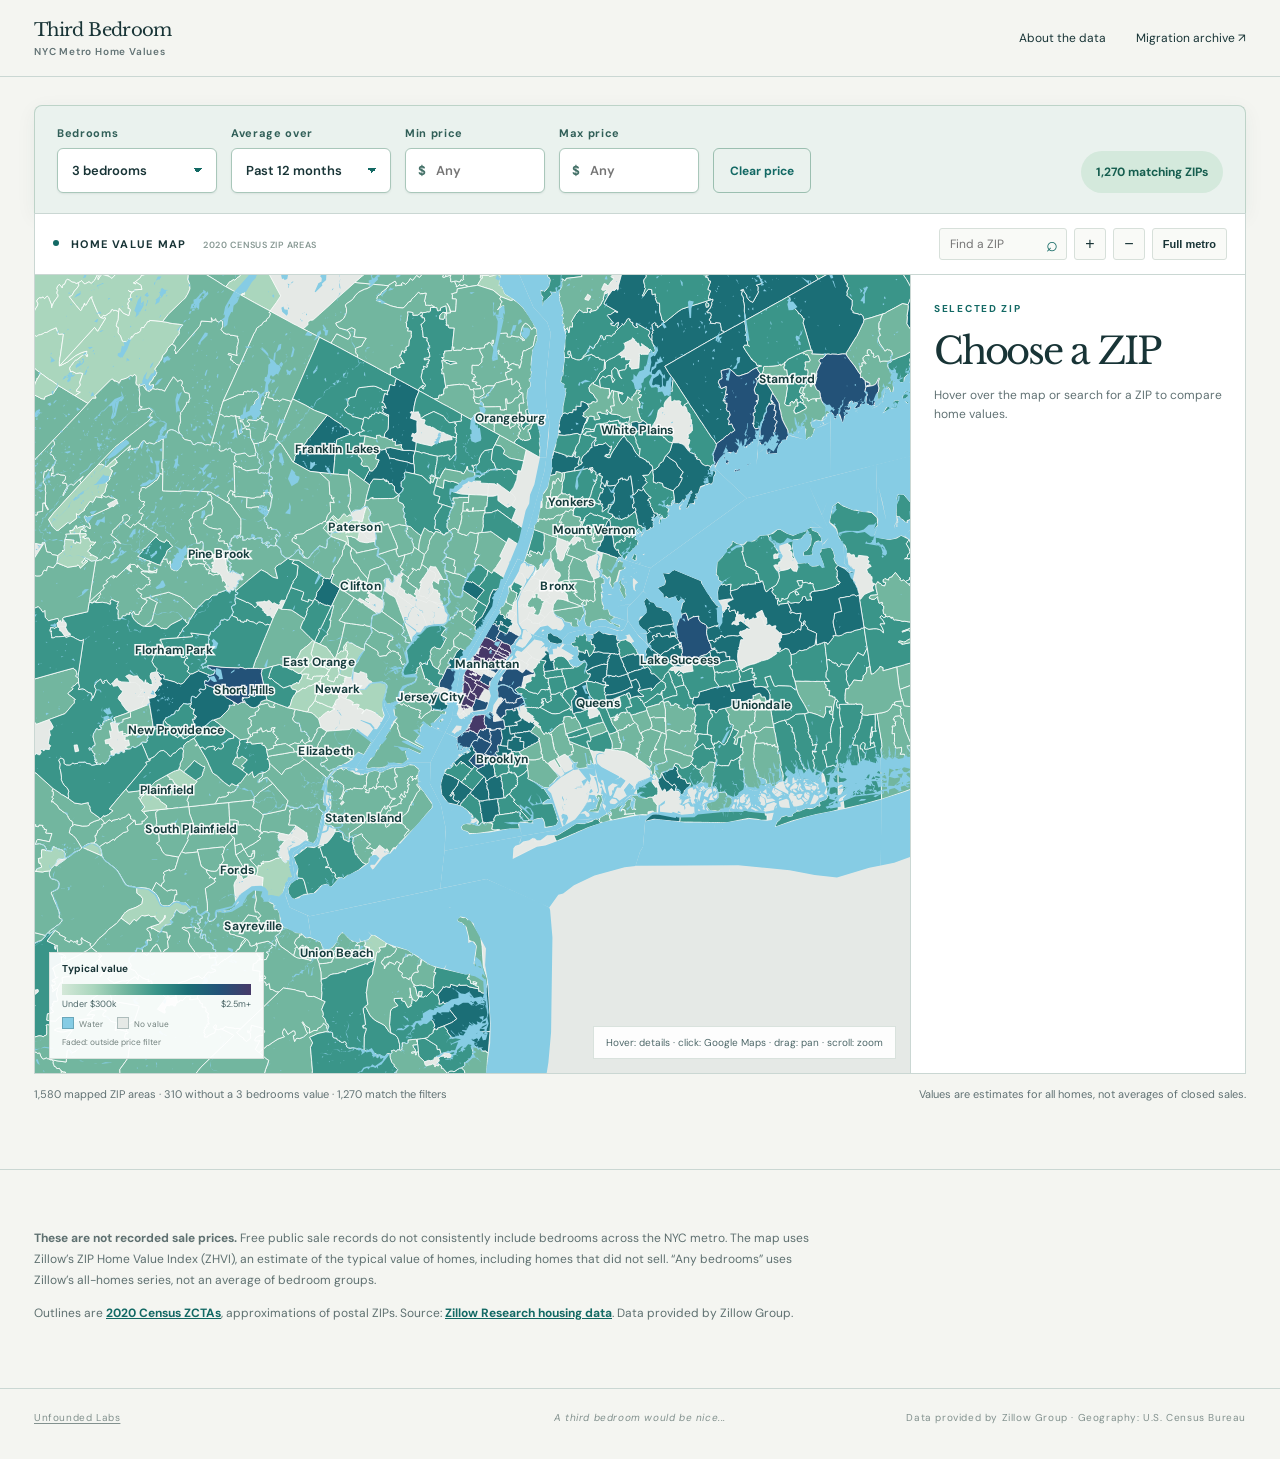
==== commit 1794c12d: "default message" ====
--- a/index.html
+++ b/index.html
@@ -4,15 +4,15 @@
   <meta charset="utf-8">
   <meta name="viewport" content="width=device-width, initial-scale=1">
   <meta name="theme-color" content="#f4f5f1">
-  <title>NYC Metro Home Values by ZIP</title>
-  <link rel="stylesheet" href="map.css?v=20261006-4">
+  <title>Third Bedroom &mdash; NYC Metro Home Values</title>
+  <link rel="stylesheet" href="map.css?v=20261006-6">
 </head>
 <body>
-  <header class="masthead"><div class="wrap masthead-inner"><a href="index.html" class="logo">NYC Metro Home Values</a><nav><a href="#method">About the data</a><a href="county.html">Migration archive ↗</a></nav></div></header>
+  <header class="masthead"><div class="wrap masthead-inner"><a href="index.html" class="logo"><span class="logo-title">Third Bedroom</span><span class="logo-subtitle">NYC Metro Home Values</span></a><nav><a href="#method">About the data</a><a href="county.html">Migration archive ↗</a></nav></div></header>
   <main>
     <section class="atlas wrap" aria-label="NYC metro home values by ZIP">
       <div class="filter-panel">
-        <div class="filter-group"><label for="bedrooms">Bedrooms</label><select id="bedrooms"><option value="all" selected>Any bedrooms</option><option value="1">1 bedroom</option><option value="2">2 bedrooms</option><option value="3">3 bedrooms</option><option value="4">4 bedrooms</option><option value="5">5+ bedrooms</option></select></div>
+        <div class="filter-group"><label for="bedrooms">Bedrooms</label><select id="bedrooms"><option value="all">Any bedrooms</option><option value="1">1 bedroom</option><option value="2">2 bedrooms</option><option value="3" selected>3 bedrooms</option><option value="4">4 bedrooms</option><option value="5">5+ bedrooms</option></select></div>
         <div class="filter-group"><label for="period">Average over</label><select id="period"><option value="1" selected>Past 12 months</option><option value="2">Past 24 months</option><option value="3">Past 36 months</option></select></div>
         <div class="filter-group price-field"><label for="min-price">Min price</label><div class="money-input"><span>$</span><input id="min-price" type="number" inputmode="numeric" min="0" step="50000" placeholder="Any"></div></div>
         <div class="filter-group price-field"><label for="max-price">Max price</label><div class="money-input"><span>$</span><input id="max-price" type="number" inputmode="numeric" min="0" step="50000" placeholder="Any"></div></div>
@@ -24,11 +24,11 @@
     </section>
     <section id="method" class="method wrap"><div class="method-copy"><p><strong>These are not recorded sale prices.</strong> Free public sale records do not consistently include bedrooms across the NYC metro. The map uses Zillow’s ZIP Home Value Index (ZHVI), an estimate of the typical value of homes, including homes that did not sell. “Any bedrooms” uses Zillow’s all-homes series, not an average of bedroom groups.</p><p>Outlines are <a href="https://www.census.gov/programs-surveys/geography/guidance/geo-areas/zctas.html" target="_blank" rel="noopener noreferrer">2020 Census ZCTAs</a>, approximations of postal ZIPs. Source: <a href="https://www.zillow.com/research/data/" target="_blank" rel="noopener noreferrer">Zillow Research housing data</a>. Data provided by Zillow Group.</p></div></section>
   </main>
-  <footer class="wrap footer"><a href="https://unfoundedlabs.com/" target="_blank" rel="noopener noreferrer">Unfounded Labs</a><span>Data provided by Zillow Group · Geography: U.S. Census Bureau</span></footer>
+  <footer class="wrap footer"><a href="https://unfoundedlabs.com/" target="_blank" rel="noopener noreferrer">Unfounded Labs</a><span class="footer-tagline"><em>A third bedroom would be nice...</em></span><span>Data provided by Zillow Group · Geography: U.S. Census Bureau</span></footer>
   <script src="data/processed/metro_zctas.js?v=20261006-2" defer></script>
   <script src="data/processed/metro_home_values.js?v=20261006-3" defer></script>
   <script src="data/processed/metro_towns.js?v=20261006-1" defer></script>
   <script src="data/processed/metro_water.js?v=20261006-2" defer></script>
-  <script src="map.js?v=20261006-6" defer></script>
+  <script src="map.js?v=20261006-7" defer></script>
 </body>
 </html>
--- a/map.css
+++ b/map.css
@@ -58,4 +58,10 @@
 .masthead{border-top:0}
 .logo{color:var(--ink);font-family:'Libre Baskerville',Georgia,serif;font-size:18px;font-weight:400;letter-spacing:-.035em}
 .masthead nav a{color:var(--ink)}
-@media(max-width:650px){.logo{font-size:14px}}
+.masthead-inner{display:flex;justify-content:space-between;gap:24px}
+.logo{display:flex;flex-direction:column;align-items:flex-start;gap:4px;white-space:nowrap}
+.logo-subtitle{font-family:'DM Sans',Arial,sans-serif;font-size:10px;font-weight:600;letter-spacing:.08em;color:var(--muted)}
+.footer{display:grid;grid-template-columns:1fr auto 1fr;align-items:start;gap:20px}
+.footer-tagline{text-align:center}
+.footer>span:last-child{text-align:right}
+@media(max-width:650px){.masthead-inner{height:auto;min-height:64px;flex-wrap:wrap;gap:12px;padding-top:14px;padding-bottom:14px}.logo{font-size:16px}.logo-subtitle{font-size:9px}.footer{grid-template-columns:1fr;gap:7px}.footer-tagline{text-align:left}.footer>span:last-child{text-align:left}.footer span{margin-top:0}}
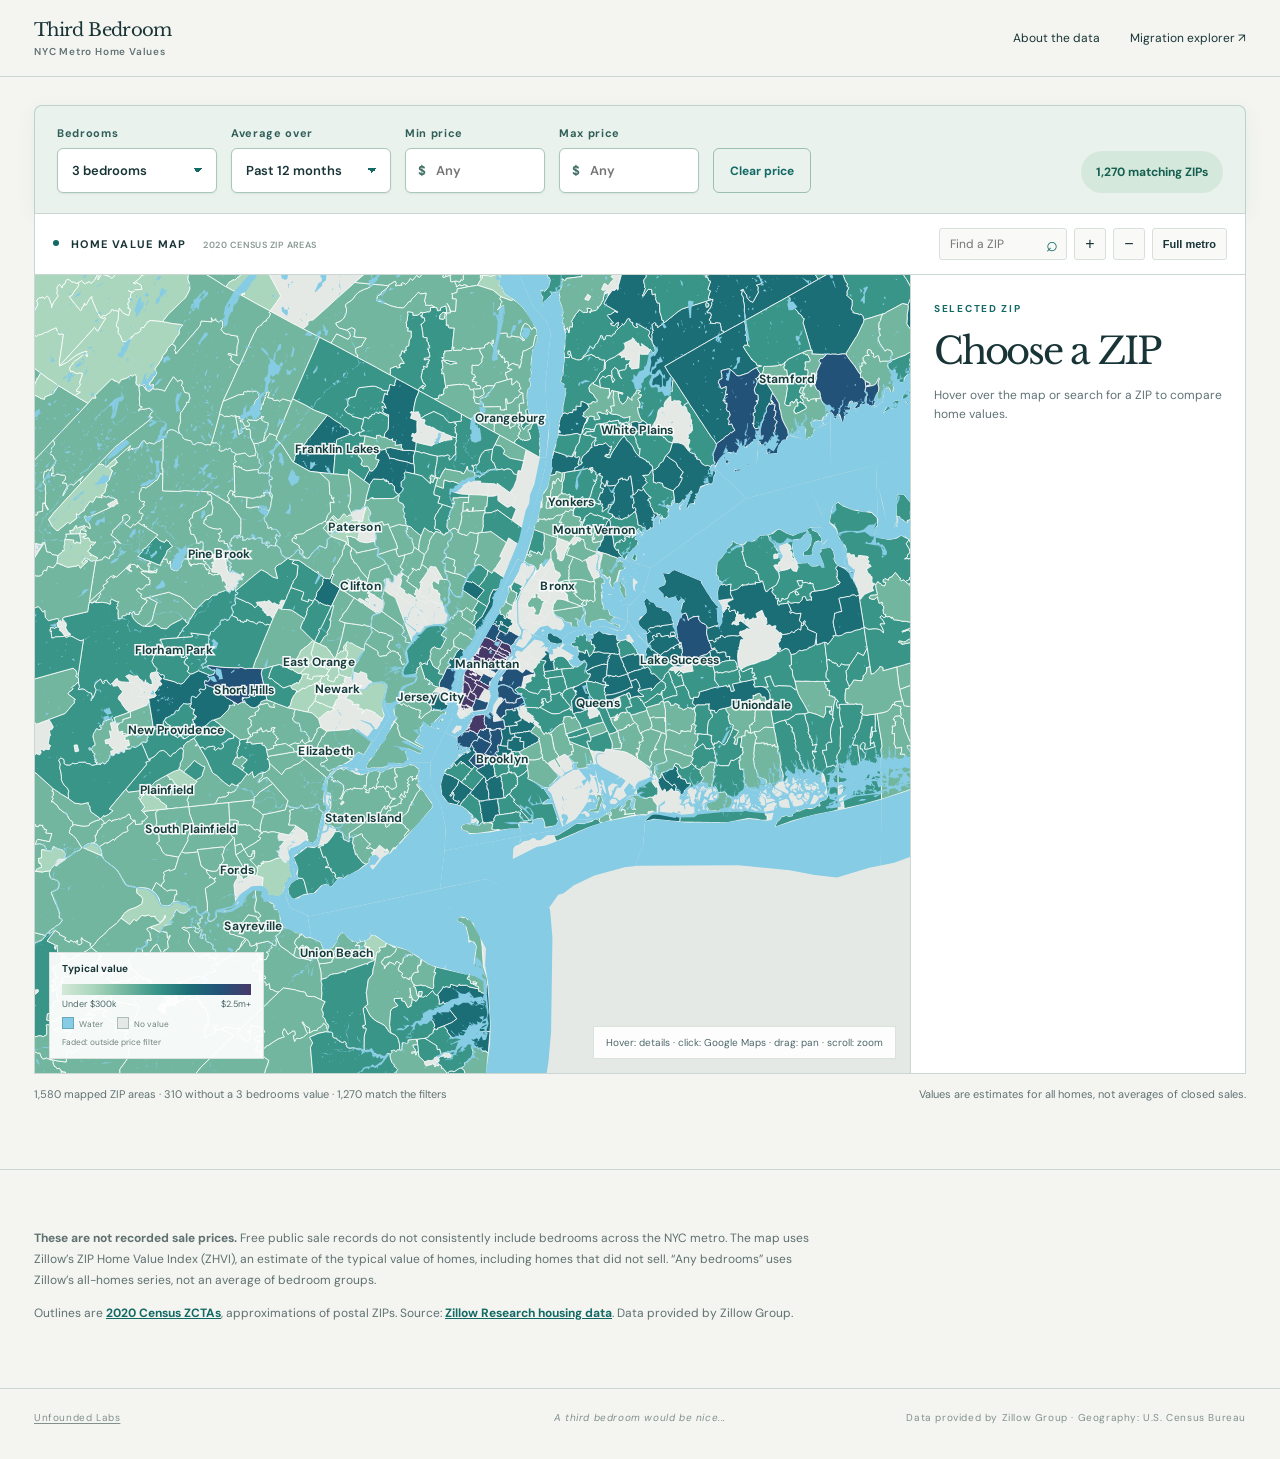
==== commit 6470e9d3: "abc" ====
--- a/index.html
+++ b/index.html
@@ -8,7 +8,7 @@
   <link rel="stylesheet" href="map.css?v=20261006-6">
 </head>
 <body>
-  <header class="masthead"><div class="wrap masthead-inner"><a href="index.html" class="logo"><span class="logo-title">Third Bedroom</span><span class="logo-subtitle">NYC Metro Home Values</span></a><nav><a href="#method">About the data</a><a href="county.html">Migration archive ↗</a></nav></div></header>
+  <header class="masthead"><div class="wrap masthead-inner"><a href="index.html" class="logo"><span class="logo-title">Third Bedroom</span><span class="logo-subtitle">NYC Metro Home Values</span></a><nav><a href="#method">About the data</a><a href="county.html">Migration explorer ↗</a></nav></div></header>
   <main>
     <section class="atlas wrap" aria-label="NYC metro home values by ZIP">
       <div class="filter-panel">
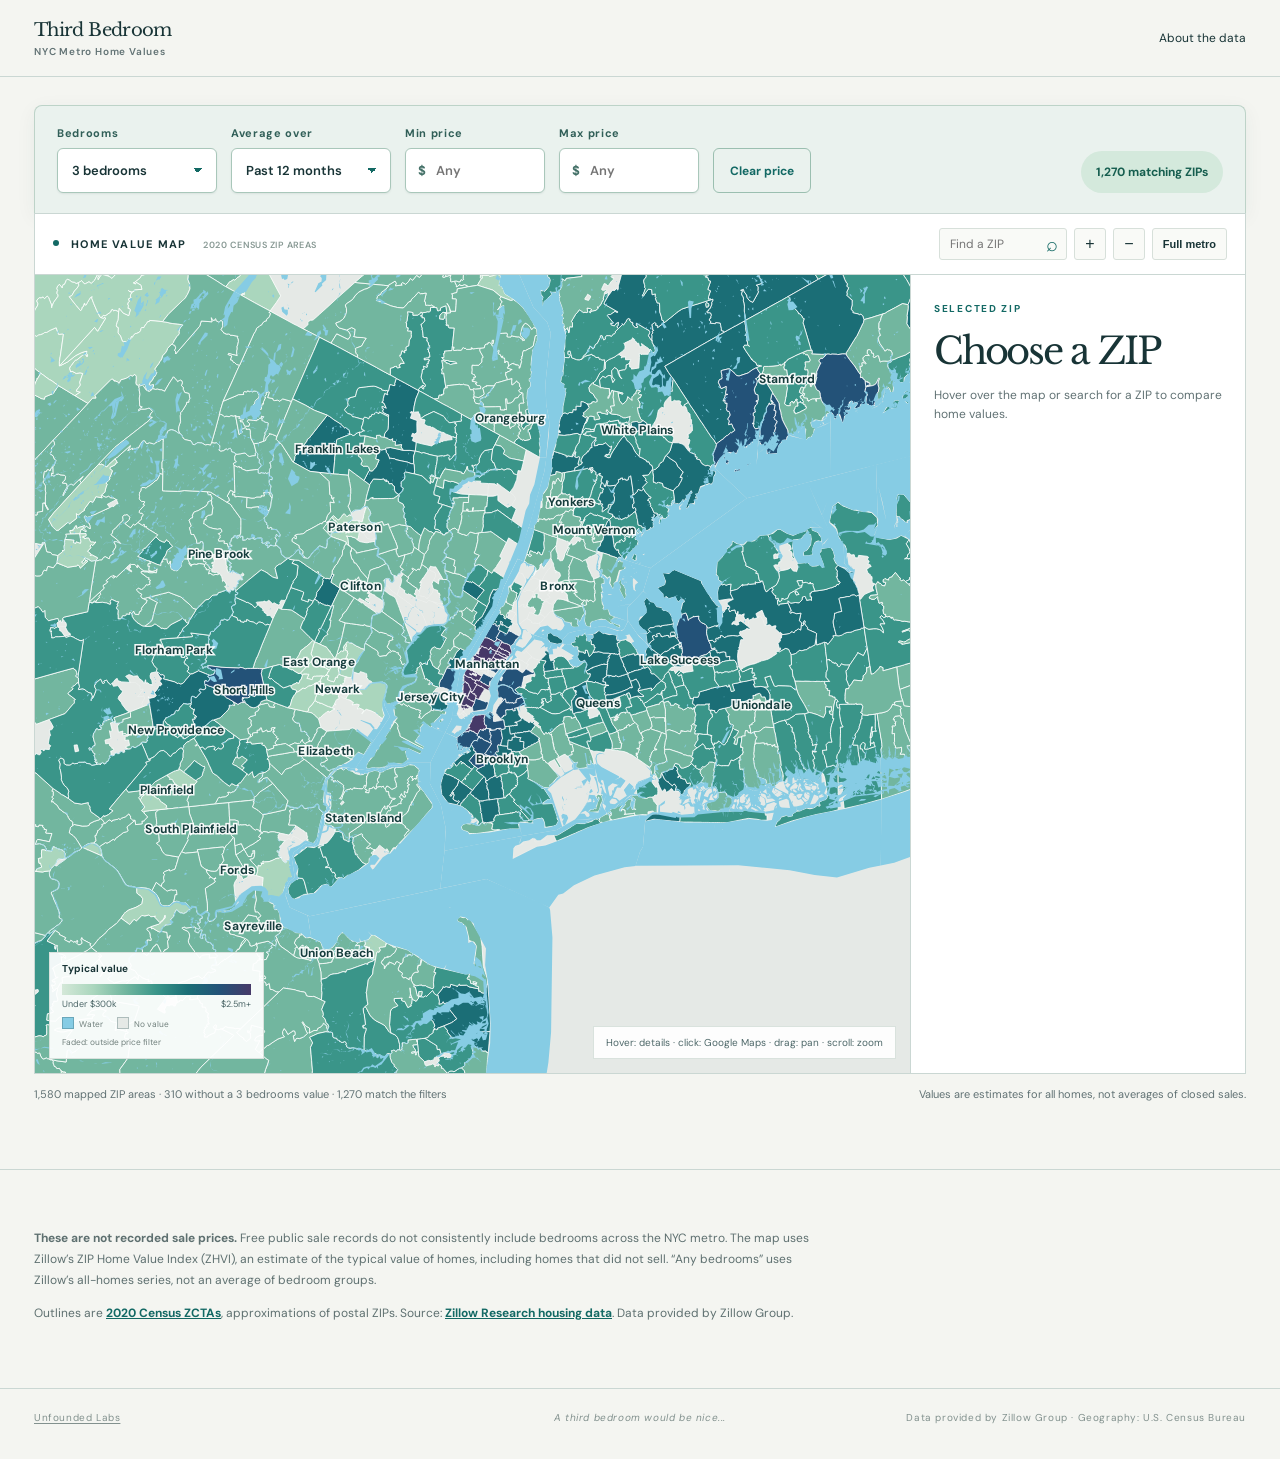
==== commit e392d7f0: "default message" ====
--- a/index.html
+++ b/index.html
@@ -8,7 +8,7 @@
   <link rel="stylesheet" href="map.css?v=20261006-6">
 </head>
 <body>
-  <header class="masthead"><div class="wrap masthead-inner"><a href="index.html" class="logo"><span class="logo-title">Third Bedroom</span><span class="logo-subtitle">NYC Metro Home Values</span></a><nav><a href="#method">About the data</a><a href="county.html">Migration explorer ↗</a></nav></div></header>
+  <header class="masthead"><div class="wrap masthead-inner"><a href="index.html" class="logo"><span class="logo-title">Third Bedroom</span><span class="logo-subtitle">NYC Metro Home Values</span></a><nav><a href="#method">About the data</a></nav></div></header>
   <main>
     <section class="atlas wrap" aria-label="NYC metro home values by ZIP">
       <div class="filter-panel">
